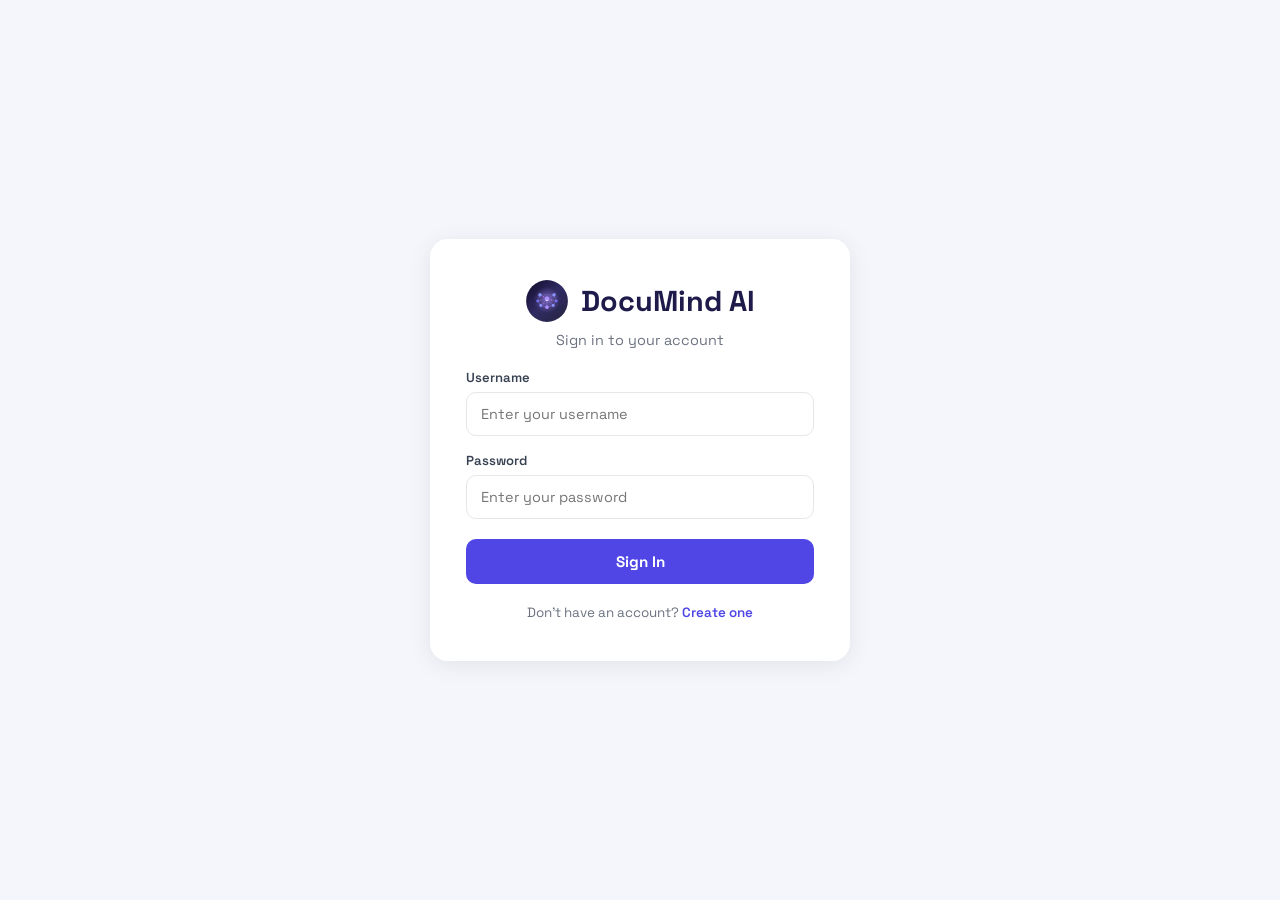
==== static/login.html @ a12bf6c7 "Add frontend UI, user auth, per-user document storage, and RAG improvements - User registration and " ====
<!DOCTYPE html>
<html lang="en">
<head>
  <meta charset="UTF-8"/>
  <meta name="viewport" content="width=device-width, initial-scale=1.0"/>
  <title>Login — DocuMind AI</title>
  <link href="https://fonts.googleapis.com/css2?family=Space+Grotesk:wght@400;500;600;700;800&display=swap" rel="stylesheet"/>
  <link rel="stylesheet" href="/static/style.css"/>
</head>
<body>
  <div class="auth-page">
    <div class="auth-card">
      <div class="auth-logo-row">
        <img src="/static/logo.svg" alt="DocuMind AI" class="auth-logo-img"/>
        <h1 class="auth-logo">DocuMind AI</h1>
      </div>
      <p class="auth-subtitle">Sign in to your account</p>

      <div id="authError" class="auth-error hidden"></div>

      <form id="loginForm" class="auth-form">
        <div class="form-group">
          <label for="username">Username</label>
          <input type="text" id="username" placeholder="Enter your username" autocomplete="username" required/>
        </div>
        <div class="form-group">
          <label for="password">Password</label>
          <input type="password" id="password" placeholder="Enter your password" autocomplete="current-password" required/>
        </div>
        <button type="submit" class="auth-btn" id="submitBtn">Sign In</button>
      </form>

      <p class="auth-switch">
        Don't have an account? <a href="/register">Create one</a>
      </p>
    </div>
  </div>

  <script>
    // Redirect if already logged in
    if (localStorage.getItem('token')) window.location.href = '/';

    document.getElementById('loginForm').addEventListener('submit', async (e) => {
      e.preventDefault();
      const btn = document.getElementById('submitBtn');
      const errorDiv = document.getElementById('authError');
      btn.disabled = true;
      btn.textContent = 'Signing in...';
      errorDiv.classList.add('hidden');

      try {
        const res = await fetch('/api/v1/auth/login', {
          method: 'POST',
          headers: { 'Content-Type': 'application/json' },
          body: JSON.stringify({
            username: document.getElementById('username').value.trim(),
            password: document.getElementById('password').value,
          }),
        });
        const data = await res.json();
        if (!res.ok) {
          errorDiv.textContent = data.detail || 'Login failed.';
          errorDiv.classList.remove('hidden');
        } else {
          localStorage.setItem('token', data.access_token);
          localStorage.setItem('username', data.username);
          window.location.href = '/';
        }
      } catch {
        errorDiv.textContent = 'Could not reach the server.';
        errorDiv.classList.remove('hidden');
      } finally {
        btn.disabled = false;
        btn.textContent = 'Sign In';
      }
    });
  </script>
</body>
</html>
---- static/style.css ----
* {
  margin: 0;
  padding: 0;
  box-sizing: border-box;
}

body {
  font-family: 'Space Grotesk', -apple-system, BlinkMacSystemFont, sans-serif;
  background: #f4f6fb;
  height: 100vh;
  overflow: hidden;
}

/* ── App Layout ── */
.app-layout {
  display: flex;
  height: 100vh;
}

/* ── Sidebar ── */
.sidebar {
  width: 280px;
  background: #f8f9ff;
  border-right: 1px solid #e5e7eb;
  display: flex;
  flex-direction: column;
  padding: 20px 14px;
  flex-shrink: 0;
  overflow: hidden;
}

.sidebar-logo {
  display: flex;
  align-items: center;
  gap: 10px;
  padding-bottom: 20px;
  border-bottom: 1px solid #e5e7eb;
  margin-bottom: 20px;
}

.logo-img {
  width: 36px;
  height: 36px;
}

.logo {
  font-size: 1.2rem;
  font-weight: 800;
  color: #1e1b4b;
  letter-spacing: -0.01em;
}

.sidebar-section {
  margin-bottom: 20px;
}

.sidebar-docs {
  flex: 1;
  overflow-y: auto;
  min-height: 0;
}

.panel-title {
  font-size: 0.68rem;
  font-weight: 700;
  text-transform: uppercase;
  letter-spacing: 0.1em;
  color: #9ca3af;
  margin-bottom: 10px;
}

/* Drop Zone */
.drop-zone {
  border: 2px dashed #d1d5db;
  border-radius: 12px;
  padding: 18px 12px;
  text-align: center;
  cursor: pointer;
  transition: border-color 0.2s, background 0.2s;
  display: flex;
  flex-direction: column;
  align-items: center;
  gap: 6px;
}

.drop-zone.dragover {
  border-color: #4f46e5;
  background: #eef2ff;
}

.drop-icon {
  font-size: 1.8rem;
}

.drop-text {
  font-size: 0.78rem;
  color: #374151;
  font-weight: 500;
}

.drop-or {
  font-size: 0.72rem;
  color: #9ca3af;
}

.upload-btn {
  display: inline-block;
  background: #4f46e5;
  color: #fff;
  padding: 8px 20px;
  border-radius: 8px;
  cursor: pointer;
  font-weight: 700;
  font-size: 0.8rem;
  transition: background 0.2s, transform 0.1s;
  margin-top: 4px;
  box-shadow: 0 2px 8px rgba(79, 70, 229, 0.25);
}

.upload-btn:hover {
  background: #4338ca;
  transform: translateY(-1px);
}

.upload-btn:active {
  transform: translateY(0);
}

/* Upload status */
.upload-status {
  margin-top: 8px;
  font-size: 0.76rem;
  padding: 8px 12px;
  border-radius: 8px;
  text-align: center;
  font-weight: 500;
}

.upload-status.loading {
  background: #f3f4f6;
  color: #6b7280;
}

.upload-status.success {
  background: #d1fae5;
  color: #065f46;
}

.upload-status.error {
  background: #fee2e2;
  color: #991b1b;
}

.hidden {
  display: none !important;
}

/* Document list */
.document-list {
  list-style: none;
  display: flex;
  flex-direction: column;
  gap: 6px;
}

.document-item {
  background: #fff;
  border: 1.5px solid #e5e7eb;
  border-radius: 10px;
  padding: 9px 11px;
  display: flex;
  align-items: center;
  justify-content: space-between;
  gap: 8px;
  cursor: pointer;
  transition: border-color 0.2s, background 0.2s;
}

.document-item:hover {
  background: #eef2ff;
  border-color: #a5b4fc;
}

.document-item.active {
  border-color: #4f46e5;
  background: #eef2ff;
}

.doc-info {
  flex: 1;
  min-width: 0;
}

.doc-name {
  font-size: 0.8rem;
  font-weight: 600;
  color: #111827;
  white-space: nowrap;
  overflow: hidden;
  text-overflow: ellipsis;
}

.doc-chunks {
  font-size: 0.68rem;
  color: #9ca3af;
  margin-top: 2px;
}

.delete-btn {
  background: none;
  border: none;
  color: #d1d5db;
  cursor: pointer;
  font-size: 0.85rem;
  padding: 2px 5px;
  border-radius: 4px;
  transition: color 0.2s;
  flex-shrink: 0;
}

.delete-btn:hover {
  color: #ef4444;
}

.empty-state {
  font-size: 0.78rem;
  color: #9ca3af;
  text-align: center;
  padding: 16px 0;
}

/* ── Profile Section ── */
.profile-section {
  position: relative;
  display: flex;
  align-items: center;
  gap: 10px;
  padding: 12px 10px;
  background: #fff;
  border: 1.5px solid #e5e7eb;
  border-radius: 12px;
  margin-top: auto;
  flex-shrink: 0;
  cursor: pointer;
  transition: border-color 0.2s, background 0.2s;
  user-select: none;
}

.profile-section:hover {
  border-color: #a5b4fc;
  background: #fafafa;
}

.profile-avatar {
  width: 34px;
  height: 34px;
  border-radius: 50%;
  background: linear-gradient(135deg, #4f46e5, #7c3aed);
  display: flex;
  align-items: center;
  justify-content: center;
  font-size: 0.88rem;
  font-weight: 700;
  color: #fff;
  flex-shrink: 0;
}

.profile-info {
  flex: 1;
  min-width: 0;
  display: flex;
  flex-direction: column;
}

.profile-name {
  font-size: 0.82rem;
  font-weight: 700;
  color: #111827;
  white-space: nowrap;
  overflow: hidden;
  text-overflow: ellipsis;
}

.profile-role {
  font-size: 0.68rem;
  color: #9ca3af;
  margin-top: 1px;
}

.profile-chevron {
  color: #9ca3af;
  flex-shrink: 0;
  transition: transform 0.2s;
}

.profile-section.open .profile-chevron {
  transform: rotate(180deg);
}

/* ── Profile Dropdown ── */
.profile-dropdown {
  position: absolute;
  bottom: calc(100% + 8px);
  left: 0;
  right: 0;
  background: #fff;
  border: 1px solid #e5e7eb;
  border-radius: 12px;
  box-shadow: 0 8px 24px rgba(0,0,0,0.1);
  overflow: hidden;
  z-index: 200;
}

.dropdown-header {
  padding: 12px 14px;
  display: flex;
  flex-direction: column;
  gap: 2px;
}

.dropdown-username {
  font-size: 0.84rem;
  font-weight: 700;
  color: #111827;
}

.dropdown-email {
  font-size: 0.72rem;
  color: #9ca3af;
}

.dropdown-divider {
  height: 1px;
  background: #f3f4f6;
  margin: 0;
}

.dropdown-item {
  width: 100%;
  background: none;
  border: none;
  padding: 10px 14px;
  text-align: left;
  font-size: 0.84rem;
  font-weight: 500;
  font-family: 'Space Grotesk', sans-serif;
  color: #374151;
  cursor: pointer;
  display: flex;
  align-items: center;
  gap: 10px;
  transition: background 0.15s;
}

.dropdown-item:hover {
  background: #f9fafb;
  color: #111827;
}

.dropdown-item.danger {
  color: #ef4444;
}

.dropdown-item.danger:hover {
  background: #fff5f5;
  color: #dc2626;
}

/* ── Main Content ── */
.main-content {
  flex: 1;
  display: flex;
  flex-direction: column;
  overflow: hidden;
  background: #f4f6fb;
}

/* ── Topbar ── */
.topbar {
  background: #fff;
  padding: 14px 24px;
  border-bottom: 1px solid #e5e7eb;
  display: flex;
  align-items: center;
  justify-content: space-between;
  flex-shrink: 0;
}

.topbar-left {
  display: flex;
  align-items: center;
  gap: 10px;
}

.topbar-title {
  font-size: 1rem;
  font-weight: 700;
  color: #1e1b4b;
}

.scope-label {
  background: #eef2ff;
  color: #4f46e5;
  padding: 3px 12px;
  border-radius: 20px;
  font-weight: 600;
  font-size: 0.75rem;
}

.topbar-tagline {
  font-size: 0.8rem;
  color: #9ca3af;
}

/* ── Messages ── */
.messages {
  flex: 1;
  overflow-y: auto;
  padding: 24px;
  display: flex;
  flex-direction: column;
  gap: 14px;
}

.message {
  display: flex;
  flex-direction: column;
  max-width: 75%;
}

.message.user {
  align-self: flex-end;
  align-items: flex-end;
}

.message.assistant {
  align-self: flex-start;
  align-items: flex-start;
}

.bubble {
  padding: 12px 16px;
  border-radius: 16px;
  font-size: 0.88rem;
  line-height: 1.6;
  white-space: pre-wrap;
}

.message.user .bubble {
  background: #4f46e5;
  color: #fff;
  border-bottom-right-radius: 4px;
}

.message.assistant .bubble {
  background: #fff;
  color: #111827;
  border: 1px solid #e5e7eb;
  border-bottom-left-radius: 4px;
  box-shadow: 0 1px 3px rgba(0,0,0,0.06);
}

/* ── Bubble wrapper + tooltip ── */
.bubble-wrapper {
  position: relative;
  display: inline-block;
  max-width: 100%;
}

.bubble.has-sources {
  cursor: help;
  border-bottom: 2px dashed #a5b4fc;
}

.source-tooltip {
  display: none;
  position: absolute;
  bottom: calc(100% + 10px);
  left: 0;
  background: #ffffff;
  color: #111827;
  border-radius: 12px;
  padding: 12px 16px;
  min-width: 260px;
  max-width: 340px;
  box-shadow: 0 4px 20px rgba(0,0,0,0.12);
  border: 1px solid #e5e7eb;
  z-index: 100;
  font-size: 0.8rem;
  pointer-events: none;
}

.source-tooltip::after {
  content: '';
  position: absolute;
  top: 100%;
  left: 20px;
  border: 7px solid transparent;
  border-top-color: #e5e7eb;
}

.source-tooltip::before {
  content: '';
  position: absolute;
  top: calc(100% - 1px);
  left: 21px;
  border: 6px solid transparent;
  border-top-color: #ffffff;
  z-index: 1;
}

.bubble-wrapper:hover .source-tooltip {
  display: block;
}

.tooltip-title {
  font-size: 0.68rem;
  font-weight: 700;
  text-transform: uppercase;
  letter-spacing: 0.08em;
  color: #6b7280;
  margin-bottom: 8px;
}

.tooltip-row {
  display: flex;
  justify-content: space-between;
  align-items: center;
  gap: 12px;
  padding: 6px 0;
  border-bottom: 1px solid #f3f4f6;
}

.tooltip-row:last-child {
  border-bottom: none;
}

.tooltip-file {
  color: #111827;
  font-weight: 500;
  white-space: nowrap;
  overflow: hidden;
  text-overflow: ellipsis;
  max-width: 190px;
}

.tooltip-page {
  color: #4f46e5;
  font-weight: 700;
  font-size: 0.72rem;
  flex-shrink: 0;
  background: #eef2ff;
  padding: 2px 8px;
  border-radius: 6px;
}

.thinking {
  color: #9ca3af;
  font-style: italic;
  font-size: 0.85rem;
  padding: 12px 16px;
}

/* ── Chat input ── */
.chat-input-area {
  background: #fff;
  border-top: 1px solid #e5e7eb;
  padding: 14px 24px;
  display: flex;
  gap: 10px;
  flex-shrink: 0;
}

.chat-input-area input {
  flex: 1;
  padding: 12px 16px;
  border: 1.5px solid #e5e7eb;
  border-radius: 10px;
  font-size: 0.9rem;
  font-family: 'Space Grotesk', sans-serif;
  outline: none;
  color: #111827;
  transition: border-color 0.2s;
}

.chat-input-area input:focus {
  border-color: #4f46e5;
}

.chat-input-area button {
  background: #4f46e5;
  color: #fff;
  border: none;
  padding: 12px 24px;
  border-radius: 10px;
  font-size: 0.9rem;
  font-weight: 700;
  font-family: 'Space Grotesk', sans-serif;
  cursor: pointer;
  transition: background 0.2s;
}

.chat-input-area button:hover {
  background: #4338ca;
}

.chat-input-area button:disabled {
  opacity: 0.5;
  cursor: not-allowed;
}

/* ── Auth pages (login / register) ── */
.auth-page {
  width: 100%;
  min-height: 100vh;
  display: flex;
  justify-content: center;
  align-items: center;
  background: #f4f6fb;
  padding: 24px 16px;
}

.auth-card {
  background: #fff;
  border-radius: 18px;
  padding: 40px 36px;
  width: 100%;
  max-width: 420px;
  box-shadow: 0 4px 24px rgba(0,0,0,0.08);
  display: flex;
  flex-direction: column;
  gap: 20px;
}

.auth-logo-row {
  display: flex;
  align-items: center;
  justify-content: center;
  gap: 12px;
}

.auth-logo-img {
  width: 44px;
  height: 44px;
}

.auth-logo {
  font-size: 1.8rem;
  font-weight: 800;
  color: #1e1b4b;
}

.auth-subtitle {
  text-align: center;
  font-size: 0.9rem;
  color: #6b7280;
  margin-top: -12px;
}

.auth-error {
  background: #fee2e2;
  color: #991b1b;
  padding: 10px 14px;
  border-radius: 8px;
  font-size: 0.84rem;
  font-weight: 500;
  text-align: center;
}

.auth-form {
  display: flex;
  flex-direction: column;
  gap: 16px;
}

.form-group {
  display: flex;
  flex-direction: column;
  gap: 6px;
}

.form-group label {
  font-size: 0.82rem;
  font-weight: 600;
  color: #374151;
}

.form-group input {
  padding: 12px 14px;
  border: 1.5px solid #e5e7eb;
  border-radius: 10px;
  font-size: 0.9rem;
  font-family: 'Space Grotesk', sans-serif;
  color: #111827;
  outline: none;
  transition: border-color 0.2s;
}

.form-group input:focus {
  border-color: #4f46e5;
}

.auth-btn {
  background: #4f46e5;
  color: #fff;
  border: none;
  padding: 13px;
  border-radius: 10px;
  font-size: 0.95rem;
  font-weight: 700;
  font-family: 'Space Grotesk', sans-serif;
  cursor: pointer;
  transition: background 0.2s;
  margin-top: 4px;
}

.auth-btn:hover {
  background: #4338ca;
}

.auth-btn:disabled {
  opacity: 0.6;
  cursor: not-allowed;
}

.auth-switch {
  text-align: center;
  font-size: 0.84rem;
  color: #6b7280;
}

.auth-switch a {
  color: #4f46e5;
  font-weight: 600;
  text-decoration: none;
}

.auth-switch a:hover {
  text-decoration: underline;
}
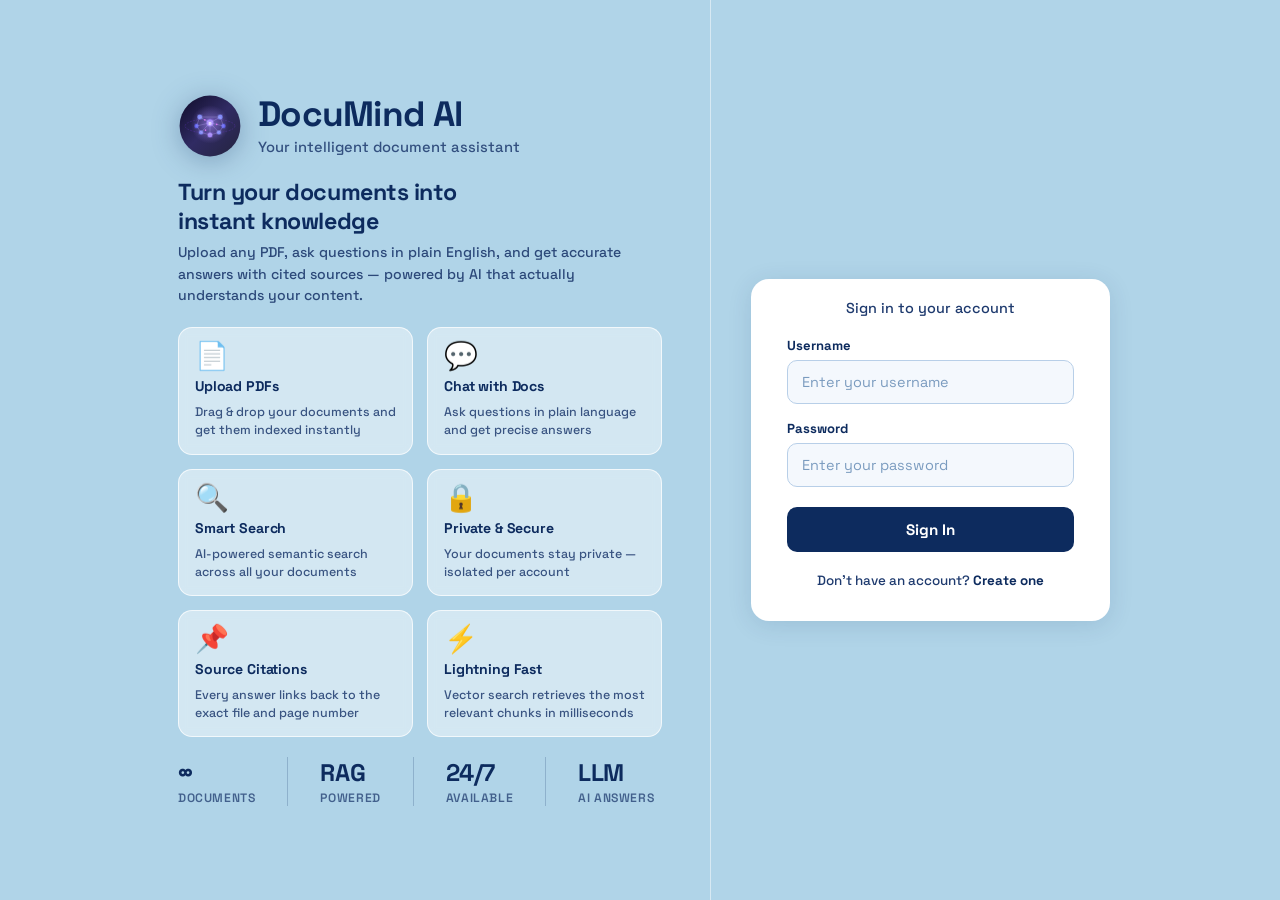
==== commit 02a7084d: "Redesign auth pages with two-column layout and feature showcase - Split login/register into left pan" ====
--- a/static/login.html
+++ b/static/login.html
@@ -9,31 +9,103 @@
 </head>
 <body>
   <div class="auth-page">
-    <div class="auth-card">
-      <div class="auth-logo-row">
-        <img src="/static/logo.svg" alt="DocuMind AI" class="auth-logo-img"/>
-        <h1 class="auth-logo">DocuMind AI</h1>
+
+    <!-- Left panel: brand + headline + feature cards + stats -->
+    <div class="auth-left">
+      <div class="auth-brand">
+        <img src="/static/logo.svg" alt="DocuMind AI" class="auth-brand-img"/>
+        <div class="auth-brand-text">
+          <h1 class="auth-brand-name">DocuMind AI</h1>
+          <p class="auth-brand-tagline">Your intelligent document assistant</p>
+        </div>
       </div>
-      <p class="auth-subtitle">Sign in to your account</p>
 
-      <div id="authError" class="auth-error hidden"></div>
+      <div class="auth-headline">
+        <h2>Turn your documents into<br/>instant knowledge</h2>
+        <p>Upload any PDF, ask questions in plain English, and get accurate answers with cited sources — powered by AI that actually understands your content.</p>
+      </div>
 
-      <form id="loginForm" class="auth-form">
-        <div class="form-group">
-          <label for="username">Username</label>
-          <input type="text" id="username" placeholder="Enter your username" autocomplete="username" required/>
+      <div class="auth-features">
+        <div class="auth-feature-card">
+          <div class="auth-feature-icon">📄</div>
+          <div class="auth-feature-title">Upload PDFs</div>
+          <div class="auth-feature-desc">Drag & drop your documents and get them indexed instantly</div>
         </div>
-        <div class="form-group">
-          <label for="password">Password</label>
-          <input type="password" id="password" placeholder="Enter your password" autocomplete="current-password" required/>
+        <div class="auth-feature-card">
+          <div class="auth-feature-icon">💬</div>
+          <div class="auth-feature-title">Chat with Docs</div>
+          <div class="auth-feature-desc">Ask questions in plain language and get precise answers</div>
         </div>
-        <button type="submit" class="auth-btn" id="submitBtn">Sign In</button>
-      </form>
+        <div class="auth-feature-card">
+          <div class="auth-feature-icon">🔍</div>
+          <div class="auth-feature-title">Smart Search</div>
+          <div class="auth-feature-desc">AI-powered semantic search across all your documents</div>
+        </div>
+        <div class="auth-feature-card">
+          <div class="auth-feature-icon">🔒</div>
+          <div class="auth-feature-title">Private & Secure</div>
+          <div class="auth-feature-desc">Your documents stay private — isolated per account</div>
+        </div>
+        <div class="auth-feature-card">
+          <div class="auth-feature-icon">📌</div>
+          <div class="auth-feature-title">Source Citations</div>
+          <div class="auth-feature-desc">Every answer links back to the exact file and page number</div>
+        </div>
+        <div class="auth-feature-card">
+          <div class="auth-feature-icon">⚡</div>
+          <div class="auth-feature-title">Lightning Fast</div>
+          <div class="auth-feature-desc">Vector search retrieves the most relevant chunks in milliseconds</div>
+        </div>
+      </div>
 
-      <p class="auth-switch">
-        Don't have an account? <a href="/register">Create one</a>
-      </p>
+      <div class="auth-stats">
+        <div class="auth-stat">
+          <span class="auth-stat-value">∞</span>
+          <span class="auth-stat-label">Documents</span>
+        </div>
+        <div class="auth-stat-divider"></div>
+        <div class="auth-stat">
+          <span class="auth-stat-value">RAG</span>
+          <span class="auth-stat-label">Powered</span>
+        </div>
+        <div class="auth-stat-divider"></div>
+        <div class="auth-stat">
+          <span class="auth-stat-value">24/7</span>
+          <span class="auth-stat-label">Available</span>
+        </div>
+        <div class="auth-stat-divider"></div>
+        <div class="auth-stat">
+          <span class="auth-stat-value">LLM</span>
+          <span class="auth-stat-label">AI Answers</span>
+        </div>
+      </div>
     </div>
+
+    <!-- Right panel: login form -->
+    <div class="auth-right">
+      <div class="auth-card">
+        <p class="auth-subtitle">Sign in to your account</p>
+
+        <div id="authError" class="auth-error hidden"></div>
+
+        <form id="loginForm" class="auth-form">
+          <div class="form-group">
+            <label for="username">Username</label>
+            <input type="text" id="username" placeholder="Enter your username" autocomplete="username" required/>
+          </div>
+          <div class="form-group">
+            <label for="password">Password</label>
+            <input type="password" id="password" placeholder="Enter your password" autocomplete="current-password" required/>
+          </div>
+          <button type="submit" class="auth-btn" id="submitBtn">Sign In</button>
+        </form>
+
+        <p class="auth-switch">
+          Don't have an account? <a href="/register">Create one</a>
+        </p>
+      </div>
+    </div>
+
   </div>
 
   <script>
--- a/static/style.css
+++ b/static/style.css
@@ -614,47 +614,201 @@
   width: 100%;
   min-height: 100vh;
   display: flex;
+  flex-direction: row;
   justify-content: center;
-  align-items: center;
-  background: #f4f6fb;
-  padding: 24px 16px;
+  align-items: stretch;
+  background: #b0d4e8;
+  overflow: auto;
+}
+
+/* Left panel — brand + feature cards */
+.auth-left {
+  width: 580px;
+  flex-shrink: 0;
+  display: flex;
+  flex-direction: column;
+  justify-content: center;
+  padding: 36px 48px;
+  gap: 20px;
+}
+
+/* Brand block — logo left, name right (row) */
+.auth-brand {
+  display: flex;
+  flex-direction: row;
+  align-items: center;
+  gap: 16px;
+}
+
+.auth-brand-img {
+  width: 64px;
+  height: 64px;
+  flex-shrink: 0;
+  filter: drop-shadow(0 4px 14px rgba(13, 43, 94, 0.3));
+}
+
+.auth-brand-text {
+  display: flex;
+  flex-direction: column;
+  gap: 4px;
+}
+
+.auth-brand-name {
+  font-size: 2.2rem;
+  font-weight: 800;
+  color: #0d2b5e;
+  letter-spacing: -0.02em;
+  line-height: 1.1;
+}
+
+.auth-brand-tagline {
+  font-size: 0.92rem;
+  color: #1e3a6e;
+  font-weight: 500;
+  opacity: 0.85;
+}
+
+/* Headline + description below brand */
+.auth-headline {
+  display: flex;
+  flex-direction: column;
+  gap: 6px;
+  max-width: 520px;
+}
+
+.auth-headline h2 {
+  font-size: 1.45rem;
+  font-weight: 800;
+  color: #0d2b5e;
+  letter-spacing: -0.02em;
+  line-height: 1.25;
+}
+
+.auth-headline p {
+  font-size: 0.88rem;
+  color: #1e3a6e;
+  font-weight: 500;
+  line-height: 1.55;
+  opacity: 0.9;
+}
+
+/* Feature cards grid */
+.auth-features {
+  display: grid;
+  grid-template-columns: 1fr 1fr;
+  gap: 14px;
+  max-width: 520px;
+}
+
+.auth-feature-card {
+  background: rgba(255, 255, 255, 0.45);
+  border: 1px solid rgba(255, 255, 255, 0.7);
+  border-radius: 14px;
+  padding: 14px 16px;
+  display: flex;
+  flex-direction: column;
+  gap: 8px;
+  backdrop-filter: blur(4px);
+  transition: background 0.2s, transform 0.2s;
+}
+
+.auth-feature-card:hover {
+  background: rgba(255, 255, 255, 0.65);
+  transform: translateY(-2px);
+}
+
+.auth-feature-icon {
+  font-size: 1.7rem;
+  line-height: 1;
+}
+
+.auth-feature-title {
+  font-size: 0.88rem;
+  font-weight: 700;
+  color: #0d2b5e;
+  letter-spacing: -0.01em;
+}
+
+.auth-feature-desc {
+  font-size: 0.78rem;
+  color: #1e3a6e;
+  font-weight: 500;
+  opacity: 0.85;
+  line-height: 1.45;
+}
+
+/* Stats bar */
+.auth-stats {
+  display: flex;
+  gap: 32px;
+  max-width: 520px;
+}
+
+.auth-stat {
+  display: flex;
+  flex-direction: column;
+  gap: 2px;
+}
+
+.auth-stat-value {
+  font-size: 1.5rem;
+  font-weight: 800;
+  color: #0d2b5e;
+  letter-spacing: -0.02em;
+}
+
+.auth-stat-label {
+  font-size: 0.76rem;
+  font-weight: 600;
+  color: #1e3a6e;
+  opacity: 0.75;
+  text-transform: uppercase;
+  letter-spacing: 0.05em;
+}
+
+.auth-stat-divider {
+  width: 1px;
+  background: rgba(13, 43, 94, 0.2);
+  align-self: stretch;
+}
+
+/* Right panel — auth card */
+.auth-right {
+  width: 440px;
+  flex-shrink: 0;
+  display: flex;
+  align-items: center;
+  justify-content: center;
+  padding: 48px 40px;
+  background: rgba(176, 212, 232, 0.3);
+  border-left: 1px solid rgba(255, 255, 255, 0.5);
 }
 
 .auth-card {
   background: #fff;
   border-radius: 18px;
-  padding: 40px 36px;
+  padding: 32px 36px;
   width: 100%;
-  max-width: 420px;
-  box-shadow: 0 4px 24px rgba(0,0,0,0.08);
+  box-shadow: 0 4px 24px rgba(0, 51, 102, 0.12);
   display: flex;
   flex-direction: column;
   gap: 20px;
 }
 
-.auth-logo-row {
-  display: flex;
-  align-items: center;
-  justify-content: center;
-  gap: 12px;
-}
-
-.auth-logo-img {
-  width: 44px;
-  height: 44px;
-}
-
-.auth-logo {
-  font-size: 1.8rem;
-  font-weight: 800;
-  color: #1e1b4b;
+/* Responsive: stack on small screens */
+@media (max-width: 768px) {
+  .auth-page { flex-direction: column; }
+  .auth-left { width: 100%; padding: 24px 20px; gap: 16px; }
+  .auth-right { width: 100%; padding: 24px 16px; border-left: none; border-top: 1px solid rgba(255,255,255,0.5); }
+  .auth-features { grid-template-columns: 1fr 1fr; }
 }
 
 .auth-subtitle {
   text-align: center;
   font-size: 0.9rem;
-  color: #6b7280;
+  color: #1e3a6e;
   margin-top: -12px;
+  font-weight: 500;
 }
 
 .auth-error {
@@ -681,27 +835,33 @@
 
 .form-group label {
   font-size: 0.82rem;
-  font-weight: 600;
-  color: #374151;
+  font-weight: 700;
+  color: #0d2b5e;
 }
 
 .form-group input {
   padding: 12px 14px;
-  border: 1.5px solid #e5e7eb;
+  border: 1.5px solid #b8cfe8;
   border-radius: 10px;
   font-size: 0.9rem;
   font-family: 'Space Grotesk', sans-serif;
-  color: #111827;
+  color: #0d2b5e;
   outline: none;
   transition: border-color 0.2s;
+  background: #f4f8fd;
+}
+
+.form-group input::placeholder {
+  color: #7a9bbf;
 }
 
 .form-group input:focus {
-  border-color: #4f46e5;
+  border-color: #1e3a6e;
+  background: #fff;
 }
 
 .auth-btn {
-  background: #4f46e5;
+  background: #0d2b5e;
   color: #fff;
   border: none;
   padding: 13px;
@@ -715,7 +875,7 @@
 }
 
 .auth-btn:hover {
-  background: #4338ca;
+  background: #1e3a6e;
 }
 
 .auth-btn:disabled {
@@ -726,12 +886,13 @@
 .auth-switch {
   text-align: center;
   font-size: 0.84rem;
-  color: #6b7280;
+  color: #1e3a6e;
+  font-weight: 500;
 }
 
 .auth-switch a {
-  color: #4f46e5;
-  font-weight: 600;
+  color: #0d2b5e;
+  font-weight: 700;
   text-decoration: none;
 }
 
